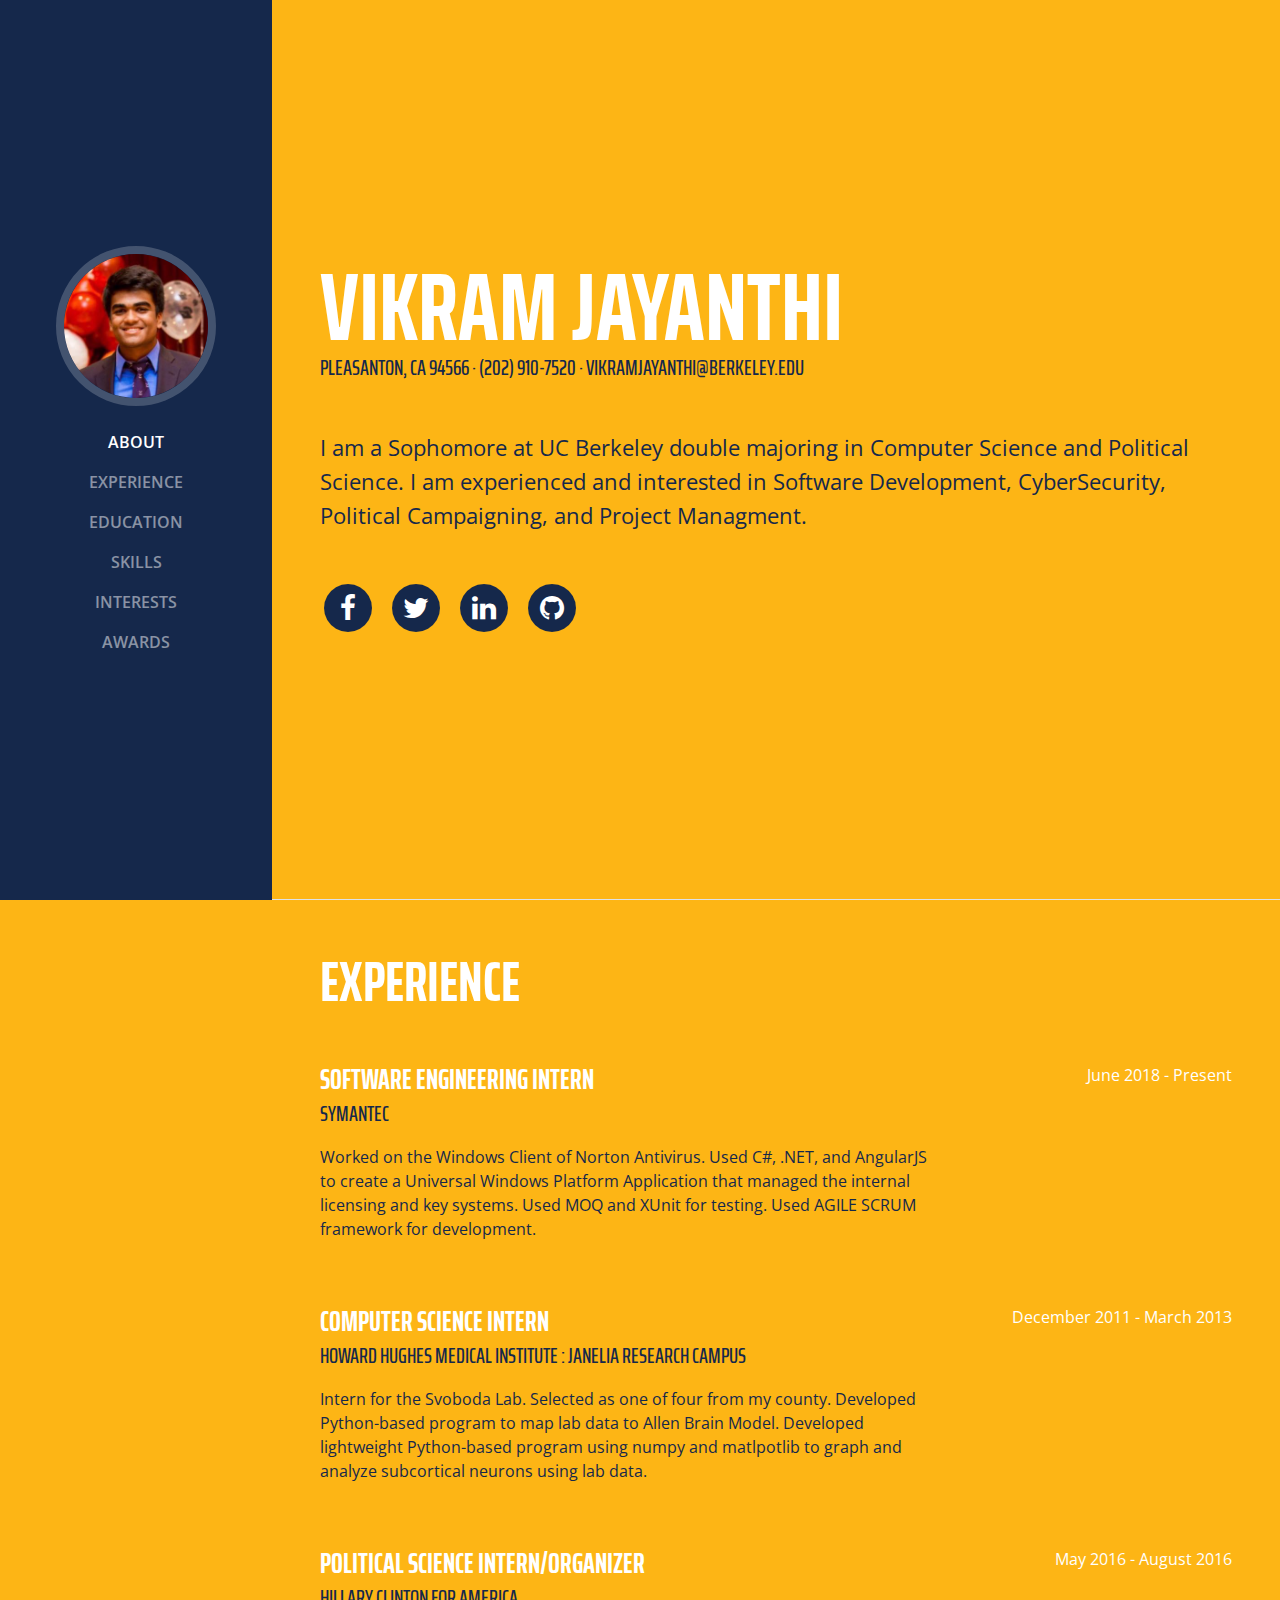
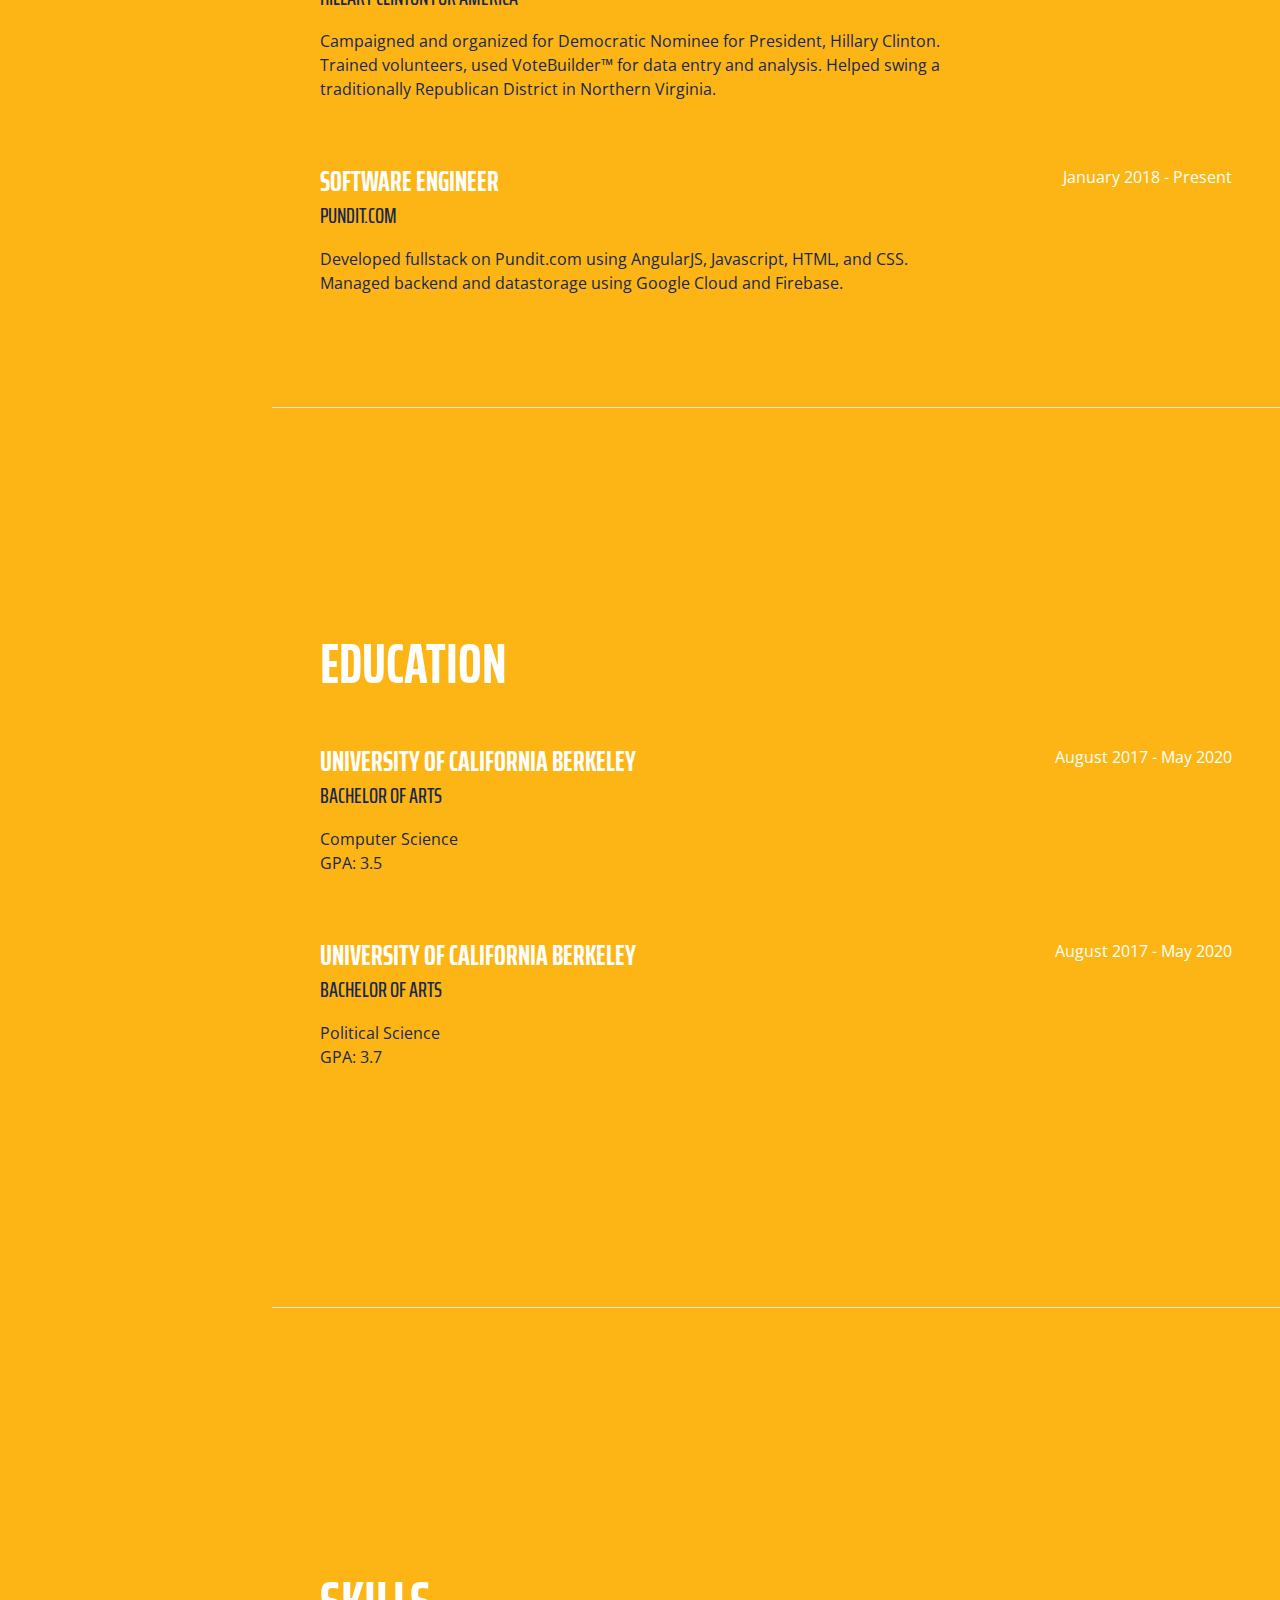
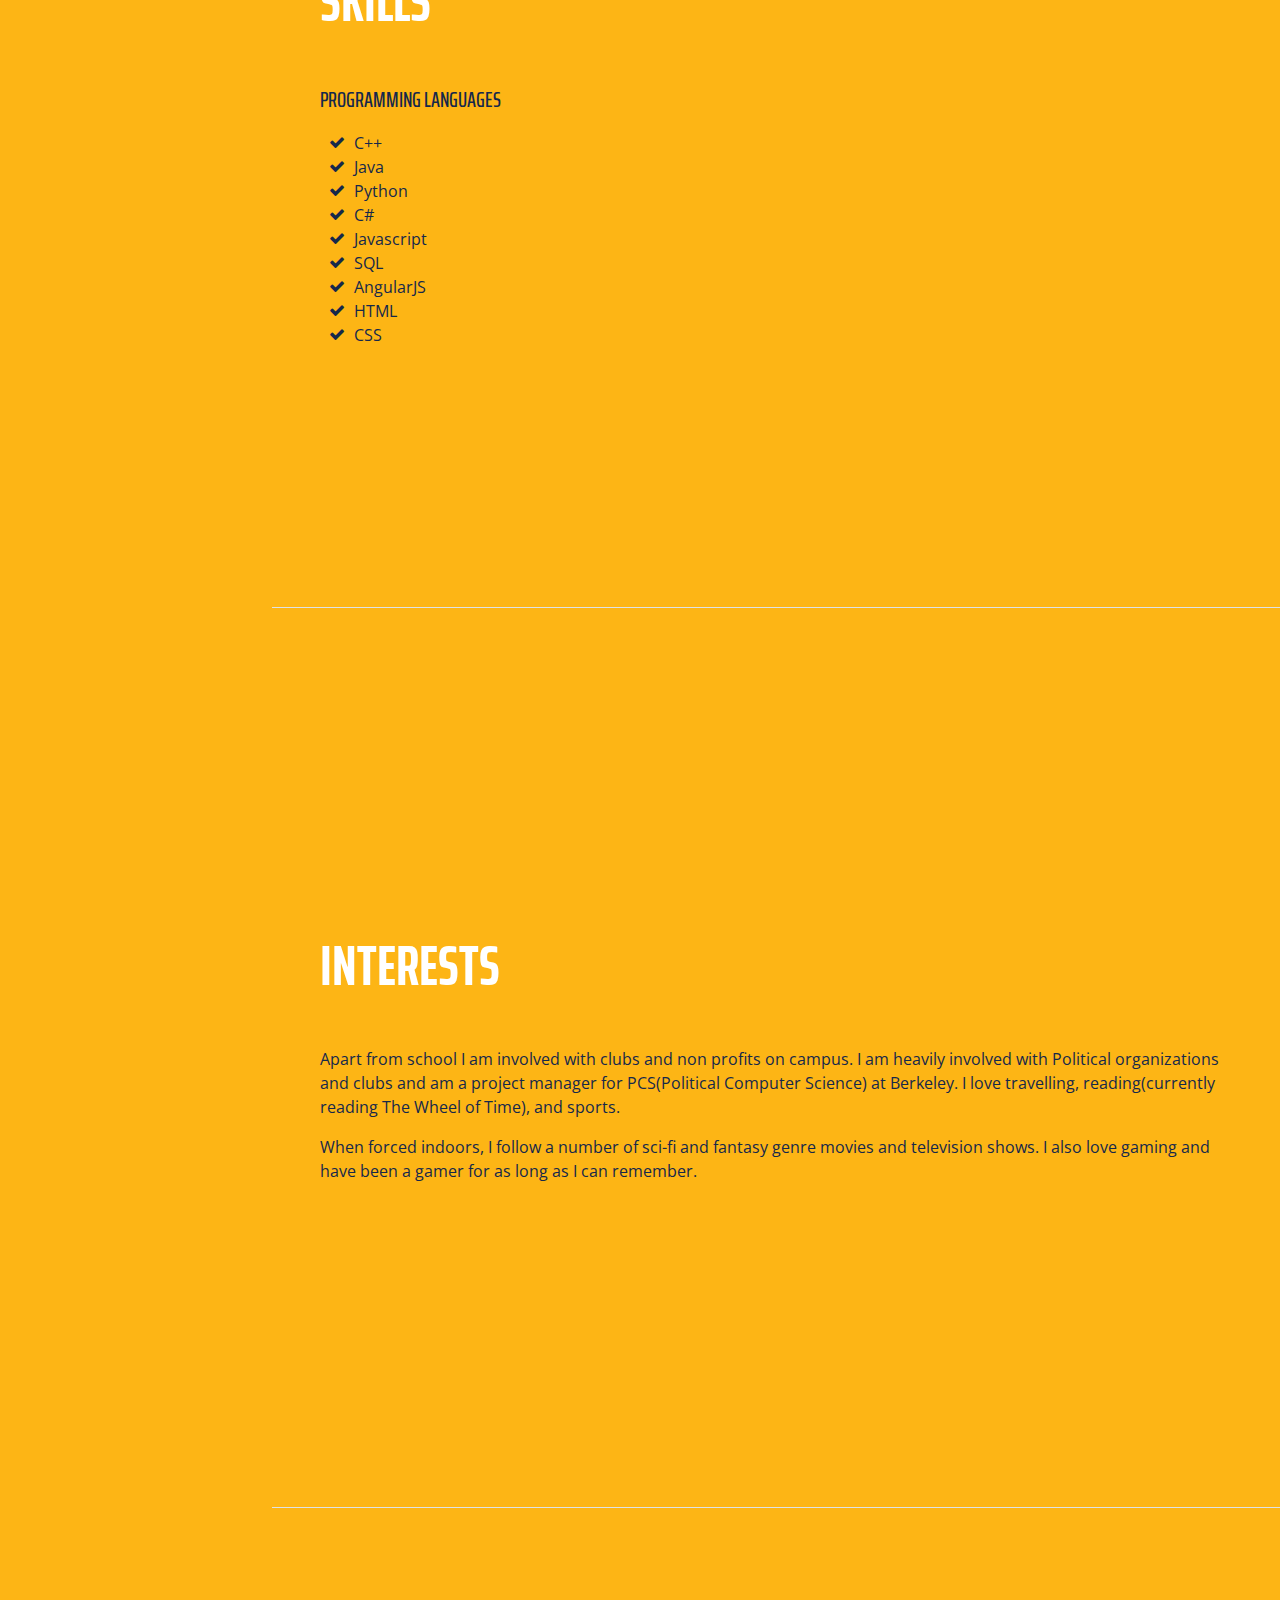
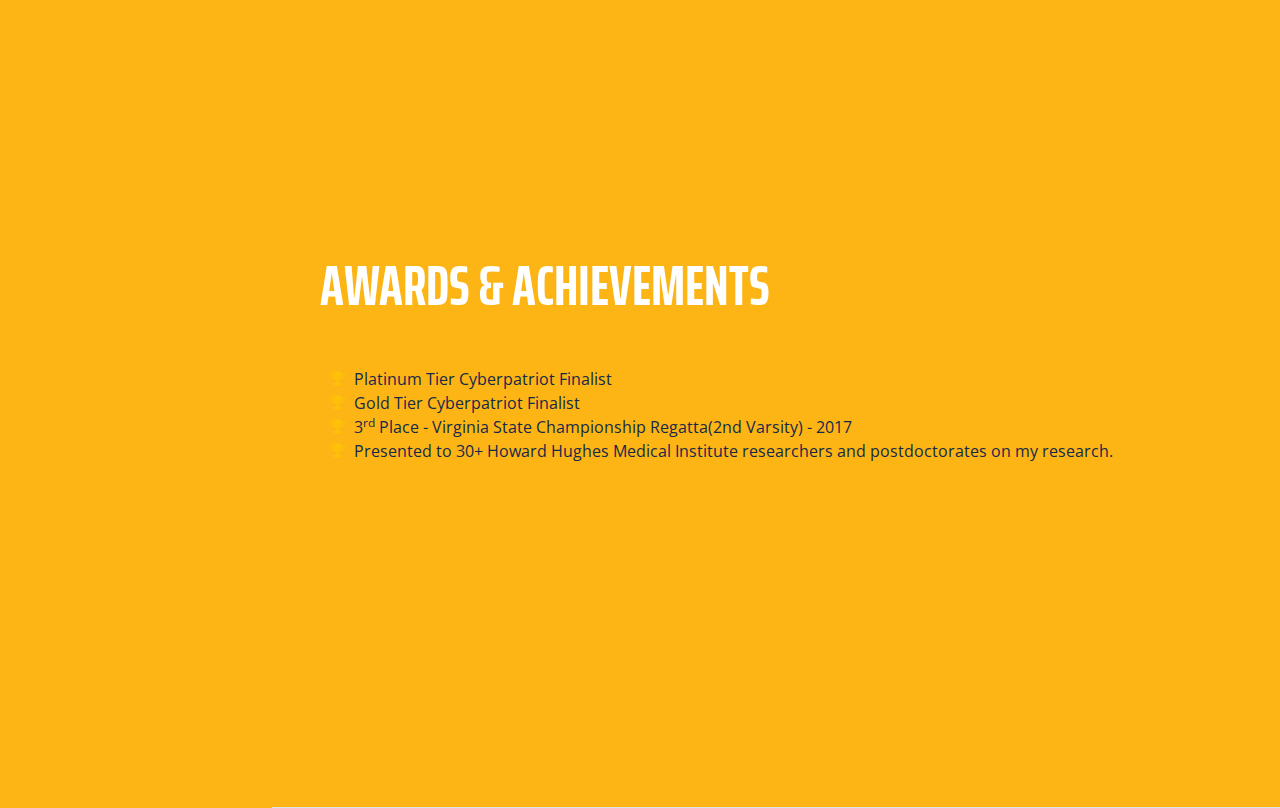
==== Resume/resumeIndex.html @ c88a4eaa "PLease dont break" ====
<!DOCTYPE html>
<!-- ADD ONE MORE EXPERIENCE PAGE and additional column to the right for frameworks/programs on Skills Page
  Expand on interests
 --><html lang="en">

  <head>

    <meta charset="utf-8">
    <meta name="viewport" content="width=device-width, initial-scale=1, shrink-to-fit=no">
    <meta name="description" content="">
    <meta name="author" content="Vikram Jayanthi">

    <title>Vikram's Website!</title>

    <!-- Bootstrap core CSS -->
    <link href="vendor/bootstrap/css/bootstrap.min.css" rel="stylesheet">

    <!-- Custom fonts for this template -->
    <link href="https://fonts.googleapis.com/css?family=Saira+Extra+Condensed:100,200,300,400,500,600,700,800,900" rel="stylesheet">
    <link href="https://fonts.googleapis.com/css?family=Open+Sans:300,300i,400,400i,600,600i,700,700i,800,800i" rel="stylesheet">
    <link href="vendor/font-awesome/css/font-awesome.min.css" rel="stylesheet">
    <link href="vendor/devicons/css/devicons.min.css" rel="stylesheet">
    <link href="vendor/simple-line-icons/css/simple-line-icons.css" rel="stylesheet">

    <!-- Custom styles for this template -->
    <link href="css/resume.min.css" rel="stylesheet">

  </head>

  <body id="page-top">

    <nav class="navbar navbar-expand-lg navbar-dark bg-primary fixed-top" id="sideNav">
      <a class="navbar-brand js-scroll-trigger" href="#page-top">
        <span class="d-block d-lg-none">Start Bootstrap</span>
        <span class="d-none d-lg-block">
          <img class="img-fluid img-profile rounded-circle mx-auto mb-2" src="img/Headshot.jpg" alt="">
        </span>
      </a>
      <button class="navbar-toggler" type="button" data-toggle="collapse" data-target="#navbarSupportedContent" aria-controls="navbarSupportedContent" aria-expanded="false" aria-label="Toggle navigation">
        <span class="navbar-toggler-icon"></span>
      </button>
      <div class="collapse navbar-collapse" id="navbarSupportedContent">
        <ul class="navbar-nav">
          <li class="nav-item">
            <a class="nav-link js-scroll-trigger" href="#about">About</a>
          </li>
          <li class="nav-item">
            <a class="nav-link js-scroll-trigger" href="#experience">Experience</a>
          </li>
          <li class="nav-item">
            <a class="nav-link js-scroll-trigger" href="#education">Education</a>
          </li>
          <li class="nav-item">
            <a class="nav-link js-scroll-trigger" href="#skills">Skills</a>
          </li>
          <li class="nav-item">
            <a class="nav-link js-scroll-trigger" href="#interests">Interests</a>
          </li>
          <li class="nav-item">
            <a class="nav-link js-scroll-trigger" href="#awards">Awards</a>
          </li>
        </ul>
      </div>
    </nav>

    <div class="container-fluid p-0">

      <section class="resume-section p-3 p-lg-5 d-flex d-column" id="about">
        <div class="my-auto">
          <h1 class="mb-0">Vikram
            <span class="text-primary">Jayanthi</span>
          </h1>
          <div class="subheading mb-5">Pleasanton, CA 94566 · (202) 910-7520 ·
            <a href="mailto:vikramjayanthi@berkeley.edu">vikramjayanthi@berkeley.edu</a>
          </div>
          <p class="mb-5" style = "font-size: 1.4rem">I am a Sophomore at UC Berkeley double majoring in Computer Science and Political Science. I am experienced and interested in Software Development, CyberSecurity, Political Campaigning, and Project Managment.</p>
          <ul class="list-inline list-social-icons mb-0">
            <li class="list-inline-item">
              <a href="https://www.facebook.com/vikram.jay.9">
                <span class="fa-stack fa-lg">
                  <i class="fa fa-circle fa-stack-2x"></i>
                  <i class="fa fa-facebook fa-stack-1x fa-inverse"></i>
                </span>
              </a>
            </li>
            <li class="list-inline-item">
              <a href="https://twitter.com/BarackObama">
                <span class="fa-stack fa-lg">
                  <i class="fa fa-circle fa-stack-2x"></i>
                  <i class="fa fa-twitter fa-stack-1x fa-inverse"></i>
                </span>
              </a>
            </li>
            <li class="list-inline-item">
              <a href="https://www.linkedin.com/in/vikramjayanthi/">
                <span class="fa-stack fa-lg">
                  <i class="fa fa-circle fa-stack-2x"></i>
                  <i class="fa fa-linkedin fa-stack-1x fa-inverse"></i>
                </span>
              </a>
            </li>
            <li class="list-inline-item">
              <a href="https://github.com/Vikramjayanthi/">
                <span class="fa-stack fa-lg">
                  <i class="fa fa-circle fa-stack-2x"></i>
                  <i class="fa fa-github fa-stack-1x fa-inverse"></i>
                </span>
              </a>
            </li>
          </ul>
        </div>
      </section>

      <section class="resume-section p-3 p-lg-5 d-flex flex-column" id="experience">
        <div class="my-auto">
          <h2 class="mb-5">Experience</h2>

          <div class="resume-item d-flex flex-column flex-md-row mb-5">
            <div class="resume-content mr-auto">
              <h3 class="mb-0">Software Engineering Intern</h3>
              <div class="subheading mb-3">Symantec</div>
              <p>Worked on the Windows Client of Norton Antivirus. Used C#, .NET, and AngularJS to create a Universal Windows Platform Application that managed the internal licensing and key systems. Used MOQ and XUnit for testing. Used AGILE SCRUM framework for development.</p>
            </div>
            <div class="resume-date text-md-right">
              <span class="text-primary">June 2018 - Present</span>
            </div>
          </div>

          <div class="resume-item d-flex flex-column flex-md-row mb-5">
            <div class="resume-content mr-auto">
              <h3 class="mb-0">Computer Science Intern</h3>
              <div class="subheading mb-3">Howard Hughes Medical Institute : Janelia Research Campus</div>
              <p>Intern for the Svoboda Lab. Selected as one of four from my county. Developed Python-based program to map lab data to Allen Brain Model. Developed lightweight Python-based program using numpy and matlpotlib to graph and analyze subcortical neurons using lab data. 
</p>
            </div>
            <div class="resume-date text-md-right">
              <span class="text-primary">December 2011 - March 2013</span>
            </div>
          </div>

          <div class="resume-item d-flex flex-column flex-md-row mb-5">
            <div class="resume-content mr-auto">
              <h3 class="mb-0">Political Science Intern/Organizer</h3>
              <div class="subheading mb-3">Hillary Clinton For America</div>
              <p>Campaigned and organized for Democratic Nominee for President, Hillary Clinton. Trained volunteers, used VoteBuilder™ for data entry and analysis. Helped swing a traditionally Republican District in Northern Virginia. </p>
            </div>
            <div class="resume-date text-md-right">
              <span class="text-primary">May 2016 - August 2016</span>
            </div>
          </div>

          <div class="resume-item d-flex flex-column flex-md-row mb-5">
            <div class="resume-content mr-auto">
              <h3 class="mb-0">Software Engineer</h3>
              <div class="subheading mb-3">Pundit.com</div>
              <p>Developed fullstack on Pundit.com using AngularJS, Javascript, HTML, and CSS. Managed backend and datastorage using Google Cloud and Firebase.</p>
            </div>
            <div class="resume-date text-md-right">
              <span class="text-primary">January 2018 - Present</span>
            </div>
          </div>

        </div>

      </section>

      <section class="resume-section p-3 p-lg-5 d-flex flex-column" id="education">
        <div class="my-auto">
          <h2 class="mb-5">Education</h2>

          <div class="resume-item d-flex flex-column flex-md-row mb-5">
            <div class="resume-content mr-auto">
              <h3 class="mb-0">University of California Berkeley</h3>
              <div class="subheading mb-3">Bachelor of Arts</div>
              <div>Computer Science</div>
              <p>GPA: 3.5</p>
            </div>
            <div class="resume-date text-md-right">
              <span class="text-primary">August 2017 - May 2020</span>
            </div>
          </div>

          <div class="resume-item d-flex flex-column flex-md-row">
            <div class="resume-content mr-auto">
              <h3 class="mb-0">University of California Berkeley</h3>
              <div class="subheading mb-3">Bachelor of Arts</div>
              <div> Political Science</div>
              <p>GPA: 3.7</p>
            </div>
            <div class="resume-date text-md-right">
              <span class="text-primary">August 2017 - May 2020</span>
            </div>
          </div>

        </div>
      </section>

      <section class="resume-section p-3 p-lg-5 d-flex flex-column" id="skills">
        <div class="my-auto">
          <h2 class="mb-5">Skills</h2>

          <!-- <div class="subheading mb-3">Programming Languages &amp; Tools</div>
          <ul class="list-inline list-icons">
            <li class="list-inline-item">
              <i class="devicons devicons-html5"></i>
            </li>
            <li class="list-inline-item">
              <i class="devicons devicons-css3"></i>
            </li>
            <li class="list-inline-item">
              <i class="devicons devicons-javascript"></i>
            </li>
            <li class="list-inline-item">
              <i class="devicons devicons-jquery"></i>
            </li>
            <li class="list-inline-item">
              <i class="devicons devicons-sass"></i>
            </li>
            <li class="list-inline-item">
              <i class="devicons devicons-less"></i>
            </li>
            <li class="list-inline-item">
              <i class="devicons devicons-bootstrap"></i>
            </li>
            <li class="list-inline-item">
              <i class="devicons devicons-wordpress"></i>
            </li>
            <li class="list-inline-item">
              <i class="devicons devicons-grunt"></i>
            </li>
            <li class="list-inline-item">
              <i class="devicons devicons-gulp"></i>
            </li>
            <li class="list-inline-item">
              <i class="devicons devicons-npm"></i>
            </li>
          </ul> -->

          <div class="subheading mb-3">Programming Languages</div>
          <ul class="fa-ul mb-0">
            <li>
              <i class="fa-li fa fa-check"></i>
              C++</li>
            <li>
              <i class="fa-li fa fa-check"></i>
              Java</li>
            <li>
              <i class="fa-li fa fa-check"></i>
              Python</li>
            <li>
              <i class="fa-li fa fa-check"></i>
              C#</li>
            <li>
              <i class="fa-li fa fa-check"></i>
              Javascript</li>
            <li>
              <i class="fa-li fa fa-check"></i>
              SQL</li>
            <li>
              <i class="fa-li fa fa-check"></i>
              AngularJS</li>
              <li>
            <i class="fa-li fa fa-check"></i>
              HTML</li>
            <li>
              <i class="fa-li fa fa-check"></i>
              CSS</li>
          </ul>
        </div>
        <!--  Add Frameworks and testing to the right
  -->     </section>

      <section class="resume-section p-3 p-lg-5 d-flex flex-column" id="interests">
        <div class="my-auto">
          <h2 class="mb-5">Interests</h2>
          <p>Apart from school I am involved with clubs and non profits on campus. I am heavily involved with Political organizations and clubs and am a project manager for PCS(Political Computer Science) at Berkeley. I love travelling, reading(currently reading The Wheel of Time), and sports.</p>
          <p class="mb-0">When forced indoors, I follow a number of sci-fi and fantasy genre movies and television shows. I also love gaming and have been a gamer for as long as I can remember.</p>
        </div>
      </section>

      <section class="resume-section p-3 p-lg-5 d-flex flex-column" id="awards">
        <div class="my-auto">
          <h2 class="mb-5">Awards &amp; Achievements</h2>
          <ul class="fa-ul mb-0">
            <li>
              <i class="fa-li fa fa-trophy text-warning"></i>
              Platinum Tier Cyberpatriot Finalist</li>
            <li>
              <i class="fa-li fa fa-trophy text-warning"></i>
              Gold Tier Cyberpatriot Finalist</li>
            <li>
              <i class="fa-li fa fa-trophy text-warning"></i>
              3<sup>rd</sup>
              Place - Virginia State Championship Regatta(2nd Varsity) - 2017</li>
            <li>
              <i class="fa-li fa fa-trophy text-warning"></i>
              Presented to 30+ Howard Hughes Medical Institute researchers and postdoctorates on my research. </li>
          </ul>
        </div>
      </section>

    </div>

    <!-- Bootstrap core JavaScript -->
    <script src="vendor/jquery/jquery.min.js"></script>
    <script src="vendor/bootstrap/js/bootstrap.bundle.min.js"></script>

    <!-- Plugin JavaScript -->
    <script src="vendor/jquery-easing/jquery.easing.min.js"></script>

    <!-- Custom scripts for this template -->
    <script src="js/resume.min.js"></script>

  </body>

</html>
---- Resume/vendor/devicons/css/devicons.min.css ----
/*!
 *  Devicons 1.8.0 made by Theodore Vorillas / http://vorillaz.com 
 */
@font-face{font-family:devicons;src:url(../fonts/devicons.eot?xqxft6);src:url(../fonts/devicons.eot?#iefixxqxft6) format("embedded-opentype"),url(../fonts/devicons.woff?xqxft6) format("woff"),url(../fonts/devicons.ttf?xqxft6) format("truetype"),url(../fonts/devicons.svg?xqxft6#devicons) format("svg");font-weight:400;font-style:normal}.devicons{font-family:devicons;speak:none;font-style:normal;font-weight:400;font-variant:normal;text-transform:none;line-height:1;-webkit-font-smoothing:antialiased;-moz-osx-font-smoothing:grayscale}.devicons-git:before{content:"\e602"}.devicons-git_compare:before{content:"\e628"}.devicons-git_branch:before{content:"\e625"}.devicons-git_commit:before{content:"\e629"}.devicons-git_pull_request:before{content:"\e626"}.devicons-git_merge:before{content:"\e627"}.devicons-bitbucket:before{content:"\e603"}.devicons-github_alt:before{content:"\e608"}.devicons-github_badge:before{content:"\e609"}.devicons-github:before{content:"\e60a"}.devicons-github_full:before{content:"\e617"}.devicons-java:before{content:"\e638"}.devicons-ruby:before{content:"\e639"}.devicons-scala:before{content:"\e637"}.devicons-python:before{content:"\e63c"}.devicons-go:before{content:"\e624"}.devicons-ruby_on_rails:before{content:"\e63b"}.devicons-django:before{content:"\e61d"}.devicons-markdown:before{content:"\e63e"}.devicons-php:before{content:"\e63d"}.devicons-mysql:before{content:"\e604"}.devicons-streamline:before{content:"\e605"}.devicons-database:before{content:"\e606"}.devicons-laravel:before{content:"\e63f"}.devicons-javascript:before{content:"\e64e"}.devicons-angular:before{content:"\e653"}.devicons-backbone:before{content:"\e652"}.devicons-coffeescript:before{content:"\e651"}.devicons-jquery:before{content:"\e650"}.devicons-modernizr:before{content:"\e620"}.devicons-jquery_ui:before{content:"\e654"}.devicons-ember:before{content:"\e61b"}.devicons-dojo:before{content:"\e61c"}.devicons-nodejs:before{content:"\e619"}.devicons-nodejs_small:before{content:"\e618"}.devicons-javascript_shield:before{content:"\e64f"}.devicons-bootstrap:before{content:"\e647"}.devicons-sass:before{content:"\e64b"}.devicons-css3_full:before{content:"\e64a"}.devicons-css3:before{content:"\e649"}.devicons-html5:before{content:"\e636"}.devicons-html5_multimedia:before{content:"\e632"}.devicons-html5_device_access:before{content:"\e633"}.devicons-html5_3d_effects:before{content:"\e635"}.devicons-html5_connectivity:before{content:"\e634"}.devicons-ghost_small:before{content:"\e614"}.devicons-ghost:before{content:"\e61f"}.devicons-magento:before{content:"\e640"}.devicons-joomla:before{content:"\e641"}.devicons-jekyll_small:before{content:"\e60d"}.devicons-drupal:before{content:"\e642"}.devicons-wordpress:before{content:"\e60b"}.devicons-grunt:before{content:"\e64c"}.devicons-bower:before{content:"\e64d"}.devicons-npm:before{content:"\e61e"}.devicons-yahoo_small:before{content:"\e62b"}.devicons-yahoo:before{content:"\e615"}.devicons-bing_small:before{content:"\e600"}.devicons-windows:before{content:"\e60f"}.devicons-linux:before{content:"\e612"}.devicons-ubuntu:before{content:"\e63a"}.devicons-android:before{content:"\e60e"}.devicons-apple:before{content:"\e611"}.devicons-appstore:before{content:"\e613"}.devicons-phonegap:before{content:"\e630"}.devicons-blackberry:before{content:"\e623"}.devicons-stackoverflow:before{content:"\e610"}.devicons-techcrunch:before{content:"\e62c"}.devicons-codrops:before{content:"\e62f"}.devicons-css_tricks:before{content:"\e601"}.devicons-smashing_magazine:before{content:"\e62d"}.devicons-netmagazine:before{content:"\e62e"}.devicons-codepen:before{content:"\e616"}.devicons-cssdeck:before{content:"\e62a"}.devicons-hackernews:before{content:"\e61a"}.devicons-dropbox:before{content:"\e607"}.devicons-google_drive:before{content:"\e631"}.devicons-visualstudio:before{content:"\e60c"}.devicons-unity_small:before{content:"\e621"}.devicons-raspberry_pi:before{content:"\e622"}.devicons-chrome:before{content:"\e643"}.devicons-ie:before{content:"\e644"}.devicons-firefox:before{content:"\e645"}.devicons-opera:before{content:"\e646"}.devicons-safari:before{content:"\e648"}.devicons-swift:before{content:"\e655"}.devicons-symfony:before{content:"\e656"}.devicons-symfony_badge:before{content:"\e657"}.devicons-less:before{content:"\e658"}.devicons-stylus:before{content:"\e659"}.devicons-trello:before{content:"\e65a"}.devicons-atlassian:before{content:"\e65b"}.devicons-jira:before{content:"\e65c"}.devicons-envato:before{content:"\e65d"}.devicons-snap_svg:before{content:"\e65e"}.devicons-raphael:before{content:"\e65f"}.devicons-google_analytics:before{content:"\e660"}.devicons-compass:before{content:"\e661"}.devicons-onedrive:before{content:"\e662"}.devicons-gulp:before{content:"\e663"}.devicons-atom:before{content:"\e664"}.devicons-cisco:before{content:"\e665"}.devicons-nancy:before{content:"\e666"}.devicons-clojure:before{content:"\e668"}.devicons-clojure_alt:before{content:"\e66a"}.devicons-perl:before{content:"\e669"}.devicons-celluloid:before{content:"\e66b"}.devicons-w3c:before{content:"\e66c"}.devicons-redis:before{content:"\e66d"}.devicons-postgresql:before{content:"\e66e"}.devicons-webplatform:before{content:"\e66f"}.devicons-jenkins:before{content:"\e667"}.devicons-requirejs:before{content:"\e670"}.devicons-opensource:before{content:"\e671"}.devicons-typo3:before{content:"\e672"}.devicons-uikit:before{content:"\e673"}.devicons-doctrine:before{content:"\e674"}.devicons-groovy:before{content:"\e675"}.devicons-nginx:before{content:"\e676"}.devicons-haskell:before{content:"\e677"}.devicons-zend:before{content:"\e678"}.devicons-gnu:before{content:"\e679"}.devicons-yeoman:before{content:"\e67a"}.devicons-heroku:before{content:"\e67b"}.devicons-debian:before{content:"\e67d"}.devicons-travis:before{content:"\e67e"}.devicons-dotnet:before{content:"\e67f"}.devicons-codeigniter:before{content:"\e680"}.devicons-javascript_badge:before{content:"\e681"}.devicons-yii:before{content:"\e682"}.devicons-msql_server:before{content:"\e67c"}.devicons-composer:before{content:"\e683"}.devicons-krakenjs_badge:before{content:"\e684"}.devicons-krakenjs:before{content:"\e685"}.devicons-mozilla:before{content:"\e686"}.devicons-firebase:before{content:"\e687"}.devicons-sizzlejs:before{content:"\e688"}.devicons-creativecommons:before{content:"\e689"}.devicons-creativecommons_badge:before{content:"\e68a"}.devicons-mitlicence:before{content:"\e68b"}.devicons-senchatouch:before{content:"\e68c"}.devicons-bugsense:before{content:"\e68d"}.devicons-extjs:before{content:"\e68e"}.devicons-mootools_badge:before{content:"\e68f"}.devicons-mootools:before{content:"\e690"}.devicons-ruby_rough:before{content:"\e691"}.devicons-komodo:before{content:"\e692"}.devicons-coda:before{content:"\e693"}.devicons-bintray:before{content:"\e694"}.devicons-terminal:before{content:"\e695"}.devicons-code:before{content:"\e696"}.devicons-responsive:before{content:"\e697"}.devicons-dart:before{content:"\e698"}.devicons-aptana:before{content:"\e699"}.devicons-mailchimp:before{content:"\e69a"}.devicons-netbeans:before{content:"\e69b"}.devicons-dreamweaver:before{content:"\e69c"}.devicons-brackets:before{content:"\e69d"}.devicons-eclipse:before{content:"\e69e"}.devicons-cloud9:before{content:"\e69f"}.devicons-scrum:before{content:"\e6a0"}.devicons-prolog:before{content:"\e6a1"}.devicons-terminal_badge:before{content:"\e6a2"}.devicons-code_badge:before{content:"\e6a3"}.devicons-mongodb:before{content:"\e6a4"}.devicons-meteor:before{content:"\e6a5"}.devicons-meteorfull:before{content:"\e6a6"}.devicons-fsharp:before{content:"\e6a7"}.devicons-rust:before{content:"\e6a8"}.devicons-ionic:before{content:"\e6a9"}.devicons-sublime:before{content:"\e6aa"}.devicons-appcelerator:before{content:"\e6ab"}.devicons-asterisk:before{content:"\e6ac"}.devicons-aws:before{content:"\e6ad"}.devicons-digital-ocean:before{content:"\e6ae"}.devicons-dlang:before{content:"\e6af"}.devicons-docker:before{content:"\e6b0"}.devicons-erlang:before{content:"\e6b1"}.devicons-google-cloud-platform:before{content:"\e6b2"}.devicons-grails:before{content:"\e6b3"}.devicons-illustrator:before{content:"\e6b4"}.devicons-intellij:before{content:"\e6b5"}.devicons-materializecss:before{content:"\e6b6"}.devicons-openshift:before{content:"\e6b7"}.devicons-photoshop:before{content:"\e6b8"}.devicons-rackspace:before{content:"\e6b9"}.devicons-react:before{content:"\e6ba"}.devicons-redhat:before{content:"\e6bb"}.devicons-scriptcs:before{content:"\e6bc"}.devicons-sqllite:before{content:"\e6c4"}.devicons-vim:before{content:"\e6c5"}
---- Resume/vendor/simple-line-icons/css/simple-line-icons.css ----
@font-face {
  font-family: 'simple-line-icons';
  src: url('../fonts/Simple-Line-Icons.eot?v=2.4.0');
  src: url('../fonts/Simple-Line-Icons.eot?v=2.4.0#iefix') format('embedded-opentype'), url('../fonts/Simple-Line-Icons.woff2?v=2.4.0') format('woff2'), url('../fonts/Simple-Line-Icons.ttf?v=2.4.0') format('truetype'), url('../fonts/Simple-Line-Icons.woff?v=2.4.0') format('woff'), url('../fonts/Simple-Line-Icons.svg?v=2.4.0#simple-line-icons') format('svg');
  font-weight: normal;
  font-style: normal;
}
/*
 Use the following CSS code if you want to have a class per icon.
 Instead of a list of all class selectors, you can use the generic [class*="icon-"] selector, but it's slower:
*/
.icon-user,
.icon-people,
.icon-user-female,
.icon-user-follow,
.icon-user-following,
.icon-user-unfollow,
.icon-login,
.icon-logout,
.icon-emotsmile,
.icon-phone,
.icon-call-end,
.icon-call-in,
.icon-call-out,
.icon-map,
.icon-location-pin,
.icon-direction,
.icon-directions,
.icon-compass,
.icon-layers,
.icon-menu,
.icon-list,
.icon-options-vertical,
.icon-options,
.icon-arrow-down,
.icon-arrow-left,
.icon-arrow-right,
.icon-arrow-up,
.icon-arrow-up-circle,
.icon-arrow-left-circle,
.icon-arrow-right-circle,
.icon-arrow-down-circle,
.icon-check,
.icon-clock,
.icon-plus,
.icon-minus,
.icon-close,
.icon-event,
.icon-exclamation,
.icon-organization,
.icon-trophy,
.icon-screen-smartphone,
.icon-screen-desktop,
.icon-plane,
.icon-notebook,
.icon-mustache,
.icon-mouse,
.icon-magnet,
.icon-energy,
.icon-disc,
.icon-cursor,
.icon-cursor-move,
.icon-crop,
.icon-chemistry,
.icon-speedometer,
.icon-shield,
.icon-screen-tablet,
.icon-magic-wand,
.icon-hourglass,
.icon-graduation,
.icon-ghost,
.icon-game-controller,
.icon-fire,
.icon-eyeglass,
.icon-envelope-open,
.icon-envelope-letter,
.icon-bell,
.icon-badge,
.icon-anchor,
.icon-wallet,
.icon-vector,
.icon-speech,
.icon-puzzle,
.icon-printer,
.icon-present,
.icon-playlist,
.icon-pin,
.icon-picture,
.icon-handbag,
.icon-globe-alt,
.icon-globe,
.icon-folder-alt,
.icon-folder,
.icon-film,
.icon-feed,
.icon-drop,
.icon-drawer,
.icon-docs,
.icon-doc,
.icon-diamond,
.icon-cup,
.icon-calculator,
.icon-bubbles,
.icon-briefcase,
.icon-book-open,
.icon-basket-loaded,
.icon-basket,
.icon-bag,
.icon-action-undo,
.icon-action-redo,
.icon-wrench,
.icon-umbrella,
.icon-trash,
.icon-tag,
.icon-support,
.icon-frame,
.icon-size-fullscreen,
.icon-size-actual,
.icon-shuffle,
.icon-share-alt,
.icon-share,
.icon-rocket,
.icon-question,
.icon-pie-chart,
.icon-pencil,
.icon-note,
.icon-loop,
.icon-home,
.icon-grid,
.icon-graph,
.icon-microphone,
.icon-music-tone-alt,
.icon-music-tone,
.icon-earphones-alt,
.icon-earphones,
.icon-equalizer,
.icon-like,
.icon-dislike,
.icon-control-start,
.icon-control-rewind,
.icon-control-play,
.icon-control-pause,
.icon-control-forward,
.icon-control-end,
.icon-volume-1,
.icon-volume-2,
.icon-volume-off,
.icon-calendar,
.icon-bulb,
.icon-chart,
.icon-ban,
.icon-bubble,
.icon-camrecorder,
.icon-camera,
.icon-cloud-download,
.icon-cloud-upload,
.icon-envelope,
.icon-eye,
.icon-flag,
.icon-heart,
.icon-info,
.icon-key,
.icon-link,
.icon-lock,
.icon-lock-open,
.icon-magnifier,
.icon-magnifier-add,
.icon-magnifier-remove,
.icon-paper-clip,
.icon-paper-plane,
.icon-power,
.icon-refresh,
.icon-reload,
.icon-settings,
.icon-star,
.icon-symbol-female,
.icon-symbol-male,
.icon-target,
.icon-credit-card,
.icon-paypal,
.icon-social-tumblr,
.icon-social-twitter,
.icon-social-facebook,
.icon-social-instagram,
.icon-social-linkedin,
.icon-social-pinterest,
.icon-social-github,
.icon-social-google,
.icon-social-reddit,
.icon-social-skype,
.icon-social-dribbble,
.icon-social-behance,
.icon-social-foursqare,
.icon-social-soundcloud,
.icon-social-spotify,
.icon-social-stumbleupon,
.icon-social-youtube,
.icon-social-dropbox,
.icon-social-vkontakte,
.icon-social-steam {
  font-family: 'simple-line-icons';
  speak: none;
  font-style: normal;
  font-weight: normal;
  font-variant: normal;
  text-transform: none;
  line-height: 1;
  /* Better Font Rendering =========== */
  -webkit-font-smoothing: antialiased;
  -moz-osx-font-smoothing: grayscale;
}
.icon-user:before {
  content: "\e005";
}
.icon-people:before {
  content: "\e001";
}
.icon-user-female:before {
  content: "\e000";
}
.icon-user-follow:before {
  content: "\e002";
}
.icon-user-following:before {
  content: "\e003";
}
.icon-user-unfollow:before {
  content: "\e004";
}
.icon-login:before {
  content: "\e066";
}
.icon-logout:before {
  content: "\e065";
}
.icon-emotsmile:before {
  content: "\e021";
}
.icon-phone:before {
  content: "\e600";
}
.icon-call-end:before {
  content: "\e048";
}
.icon-call-in:before {
  content: "\e047";
}
.icon-call-out:before {
  content: "\e046";
}
.icon-map:before {
  content: "\e033";
}
.icon-location-pin:before {
  content: "\e096";
}
.icon-direction:before {
  content: "\e042";
}
.icon-directions:before {
  content: "\e041";
}
.icon-compass:before {
  content: "\e045";
}
.icon-layers:before {
  content: "\e034";
}
.icon-menu:before {
  content: "\e601";
}
.icon-list:before {
  content: "\e067";
}
.icon-options-vertical:before {
  content: "\e602";
}
.icon-options:before {
  content: "\e603";
}
.icon-arrow-down:before {
  content: "\e604";
}
.icon-arrow-left:before {
  content: "\e605";
}
.icon-arrow-right:before {
  content: "\e606";
}
.icon-arrow-up:before {
  content: "\e607";
}
.icon-arrow-up-circle:before {
  content: "\e078";
}
.icon-arrow-left-circle:before {
  content: "\e07a";
}
.icon-arrow-right-circle:before {
  content: "\e079";
}
.icon-arrow-down-circle:before {
  content: "\e07b";
}
.icon-check:before {
  content: "\e080";
}
.icon-clock:before {
  content: "\e081";
}
.icon-plus:before {
  content: "\e095";
}
.icon-minus:before {
  content: "\e615";
}
.icon-close:before {
  content: "\e082";
}
.icon-event:before {
  content: "\e619";
}
.icon-exclamation:before {
  content: "\e617";
}
.icon-organization:before {
  content: "\e616";
}
.icon-trophy:before {
  content: "\e006";
}
.icon-screen-smartphone:before {
  content: "\e010";
}
.icon-screen-desktop:before {
  content: "\e011";
}
.icon-plane:before {
  content: "\e012";
}
.icon-notebook:before {
  content: "\e013";
}
.icon-mustache:before {
  content: "\e014";
}
.icon-mouse:before {
  content: "\e015";
}
.icon-magnet:before {
  content: "\e016";
}
.icon-energy:before {
  content: "\e020";
}
.icon-disc:before {
  content: "\e022";
}
.icon-cursor:before {
  content: "\e06e";
}
.icon-cursor-move:before {
  content: "\e023";
}
.icon-crop:before {
  content: "\e024";
}
.icon-chemistry:before {
  content: "\e026";
}
.icon-speedometer:before {
  content: "\e007";
}
.icon-shield:before {
  content: "\e00e";
}
.icon-screen-tablet:before {
  content: "\e00f";
}
.icon-magic-wand:before {
  content: "\e017";
}
.icon-hourglass:before {
  content: "\e018";
}
.icon-graduation:before {
  content: "\e019";
}
.icon-ghost:before {
  content: "\e01a";
}
.icon-game-controller:before {
  content: "\e01b";
}
.icon-fire:before {
  content: "\e01c";
}
.icon-eyeglass:before {
  content: "\e01d";
}
.icon-envelope-open:before {
  content: "\e01e";
}
.icon-envelope-letter:before {
  content: "\e01f";
}
.icon-bell:before {
  content: "\e027";
}
.icon-badge:before {
  content: "\e028";
}
.icon-anchor:before {
  content: "\e029";
}
.icon-wallet:before {
  content: "\e02a";
}
.icon-vector:before {
  content: "\e02b";
}
.icon-speech:before {
  content: "\e02c";
}
.icon-puzzle:before {
  content: "\e02d";
}
.icon-printer:before {
  content: "\e02e";
}
.icon-present:before {
  content: "\e02f";
}
.icon-playlist:before {
  content: "\e030";
}
.icon-pin:before {
  content: "\e031";
}
.icon-picture:before {
  content: "\e032";
}
.icon-handbag:before {
  content: "\e035";
}
.icon-globe-alt:before {
  content: "\e036";
}
.icon-globe:before {
  content: "\e037";
}
.icon-folder-alt:before {
  content: "\e039";
}
.icon-folder:before {
  content: "\e089";
}
.icon-film:before {
  content: "\e03a";
}
.icon-feed:before {
  content: "\e03b";
}
.icon-drop:before {
  content: "\e03e";
}
.icon-drawer:before {
  content: "\e03f";
}
.icon-docs:before {
  content: "\e040";
}
.icon-doc:before {
  content: "\e085";
}
.icon-diamond:before {
  content: "\e043";
}
.icon-cup:before {
  content: "\e044";
}
.icon-calculator:before {
  content: "\e049";
}
.icon-bubbles:before {
  content: "\e04a";
}
.icon-briefcase:before {
  content: "\e04b";
}
.icon-book-open:before {
  content: "\e04c";
}
.icon-basket-loaded:before {
  content: "\e04d";
}
.icon-basket:before {
  content: "\e04e";
}
.icon-bag:before {
  content: "\e04f";
}
.icon-action-undo:before {
  content: "\e050";
}
.icon-action-redo:before {
  content: "\e051";
}
.icon-wrench:before {
  content: "\e052";
}
.icon-umbrella:before {
  content: "\e053";
}
.icon-trash:before {
  content: "\e054";
}
.icon-tag:before {
  content: "\e055";
}
.icon-support:before {
  content: "\e056";
}
.icon-frame:before {
  content: "\e038";
}
.icon-size-fullscreen:before {
  content: "\e057";
}
.icon-size-actual:before {
  content: "\e058";
}
.icon-shuffle:before {
  content: "\e059";
}
.icon-share-alt:before {
  content: "\e05a";
}
.icon-share:before {
  content: "\e05b";
}
.icon-rocket:before {
  content: "\e05c";
}
.icon-question:before {
  content: "\e05d";
}
.icon-pie-chart:before {
  content: "\e05e";
}
.icon-pencil:before {
  content: "\e05f";
}
.icon-note:before {
  content: "\e060";
}
.icon-loop:before {
  content: "\e064";
}
.icon-home:before {
  content: "\e069";
}
.icon-grid:before {
  content: "\e06a";
}
.icon-graph:before {
  content: "\e06b";
}
.icon-microphone:before {
  content: "\e063";
}
.icon-music-tone-alt:before {
  content: "\e061";
}
.icon-music-tone:before {
  content: "\e062";
}
.icon-earphones-alt:before {
  content: "\e03c";
}
.icon-earphones:before {
  content: "\e03d";
}
.icon-equalizer:before {
  content: "\e06c";
}
.icon-like:before {
  content: "\e068";
}
.icon-dislike:before {
  content: "\e06d";
}
.icon-control-start:before {
  content: "\e06f";
}
.icon-control-rewind:before {
  content: "\e070";
}
.icon-control-play:before {
  content: "\e071";
}
.icon-control-pause:before {
  content: "\e072";
}
.icon-control-forward:before {
  content: "\e073";
}
.icon-control-end:before {
  content: "\e074";
}
.icon-volume-1:before {
  content: "\e09f";
}
.icon-volume-2:before {
  content: "\e0a0";
}
.icon-volume-off:before {
  content: "\e0a1";
}
.icon-calendar:before {
  content: "\e075";
}
.icon-bulb:before {
  content: "\e076";
}
.icon-chart:before {
  content: "\e077";
}
.icon-ban:before {
  content: "\e07c";
}
.icon-bubble:before {
  content: "\e07d";
}
.icon-camrecorder:before {
  content: "\e07e";
}
.icon-camera:before {
  content: "\e07f";
}
.icon-cloud-download:before {
  content: "\e083";
}
.icon-cloud-upload:before {
  content: "\e084";
}
.icon-envelope:before {
  content: "\e086";
}
.icon-eye:before {
  content: "\e087";
}
.icon-flag:before {
  content: "\e088";
}
.icon-heart:before {
  content: "\e08a";
}
.icon-info:before {
  content: "\e08b";
}
.icon-key:before {
  content: "\e08c";
}
.icon-link:before {
  content: "\e08d";
}
.icon-lock:before {
  content: "\e08e";
}
.icon-lock-open:before {
  content: "\e08f";
}
.icon-magnifier:before {
  content: "\e090";
}
.icon-magnifier-add:before {
  content: "\e091";
}
.icon-magnifier-remove:before {
  content: "\e092";
}
.icon-paper-clip:before {
  content: "\e093";
}
.icon-paper-plane:before {
  content: "\e094";
}
.icon-power:before {
  content: "\e097";
}
.icon-refresh:before {
  content: "\e098";
}
.icon-reload:before {
  content: "\e099";
}
.icon-settings:before {
  content: "\e09a";
}
.icon-star:before {
  content: "\e09b";
}
.icon-symbol-female:before {
  content: "\e09c";
}
.icon-symbol-male:before {
  content: "\e09d";
}
.icon-target:before {
  content: "\e09e";
}
.icon-credit-card:before {
  content: "\e025";
}
.icon-paypal:before {
  content: "\e608";
}
.icon-social-tumblr:before {
  content: "\e00a";
}
.icon-social-twitter:before {
  content: "\e009";
}
.icon-social-facebook:before {
  content: "\e00b";
}
.icon-social-instagram:before {
  content: "\e609";
}
.icon-social-linkedin:before {
  content: "\e60a";
}
.icon-social-pinterest:before {
  content: "\e60b";
}
.icon-social-github:before {
  content: "\e60c";
}
.icon-social-google:before {
  content: "\e60d";
}
.icon-social-reddit:before {
  content: "\e60e";
}
.icon-social-skype:before {
  content: "\e60f";
}
.icon-social-dribbble:before {
  content: "\e00d";
}
.icon-social-behance:before {
  content: "\e610";
}
.icon-social-foursqare:before {
  content: "\e611";
}
.icon-social-soundcloud:before {
  content: "\e612";
}
.icon-social-spotify:before {
  content: "\e613";
}
.icon-social-stumbleupon:before {
  content: "\e614";
}
.icon-social-youtube:before {
  content: "\e008";
}
.icon-social-dropbox:before {
  content: "\e00c";
}
.icon-social-vkontakte:before {
  content: "\e618";
}
.icon-social-steam:before {
  content: "\e620";
}
---- Resume/css/resume.min.css ----
body{font-family:'Open Sans',serif;padding-top:54px;background-color: #FDB515 ;color:#15284B}@media (min-width:992px){body{padding-top:0;padding-left:17rem}}h1,h2,h3,h4,h5,h6{font-family:'Saira Extra Condensed',serif;font-weight:700;text-transform:uppercase;color:#FFF}h1{font-size:6rem;line-height:5.5rem}h2{font-size:3.5rem}.subheading{text-transform:uppercase;font-weight:500;font-family:'Saira Extra Condensed',serif;font-size:1.35rem}.list-social-icons a{color:#15284B}.list-social-icons a:hover{color:#FFF}.list-social-icons a .fa-lg{font-size:1.75rem}.list-icons{font-size:3rem}.list-icons .list-inline-item i:hover{color:#bd5d38}#sideNav .navbar-nav .nav-item .nav-link{font-weight:600;text-transform:uppercase}@media (min-width:992px){#sideNav{text-align:center;position:fixed;top:0;left:0;display:flex;flex-direction:column;width:17rem;height:100vh}#sideNav .navbar-brand{display:flex;margin:auto auto 0;padding:.5rem}#sideNav .navbar-brand .img-profile{max-width:10rem;max-height:10rem;border:.5rem solid rgba(255,255,255,.2)}#sideNav .navbar-collapse{display:flex;align-items:flex-start;flex-grow:0;width:100%;margin-bottom:auto}#sideNav .navbar-collapse .navbar-nav{flex-direction:column;width:100%}#sideNav .navbar-collapse .navbar-nav .nav-item{display:block}#sideNav .navbar-collapse .navbar-nav .nav-item .nav-link{display:block}}section.resume-section{border-bottom:1px solid #dee2e6;padding-top:5rem!important;padding-bottom:5rem!important}section.resume-section .resume-item .resume-date{min-width:none}@media (min-width:768px){section.resume-section{min-height:100vh}section.resume-section .resume-item .resume-date{min-width:18rem}}@media (min-width:992px){section.resume-section{padding-top:3rem!important;padding-bottom:3rem!important}}.bg-primary{background-color:#15284B!important}.text-primary{color:#FFF!important}a{color:#15284B}a:active,a:focus,a:hover{color:#FFF}
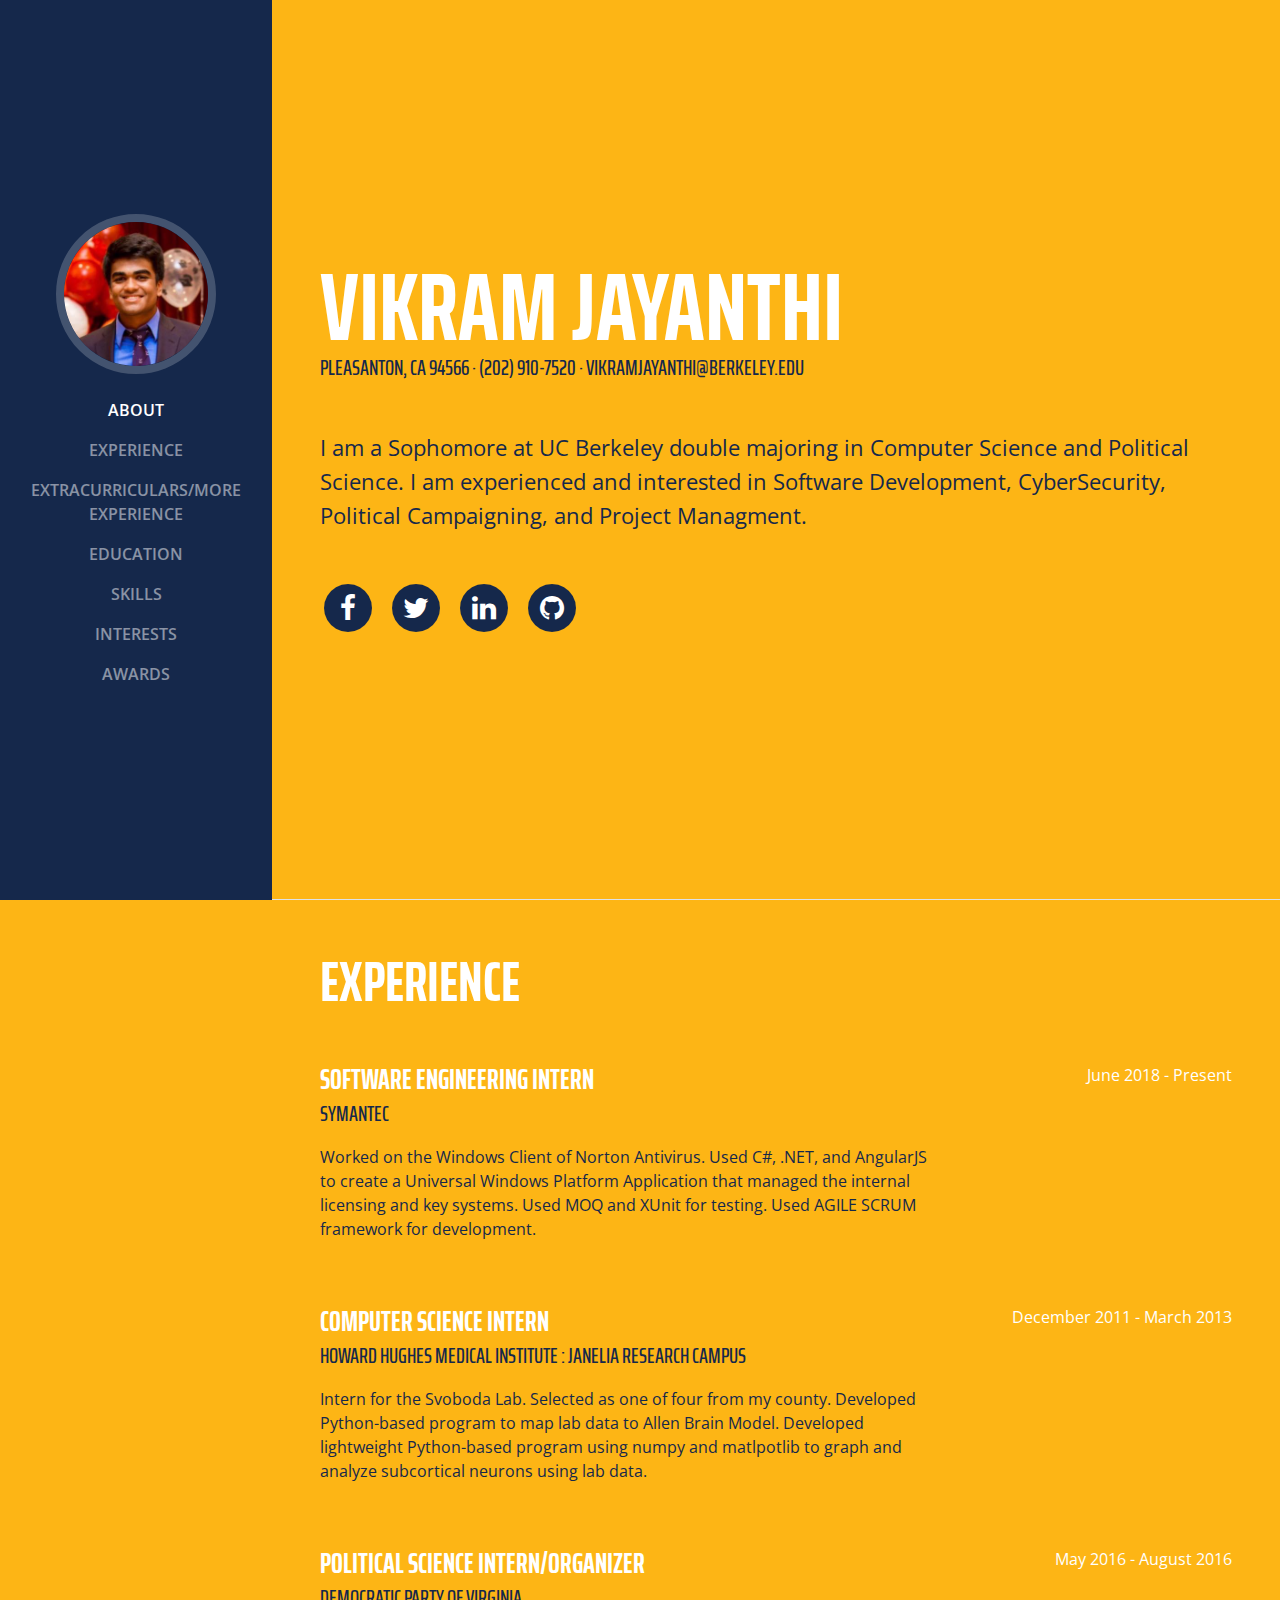
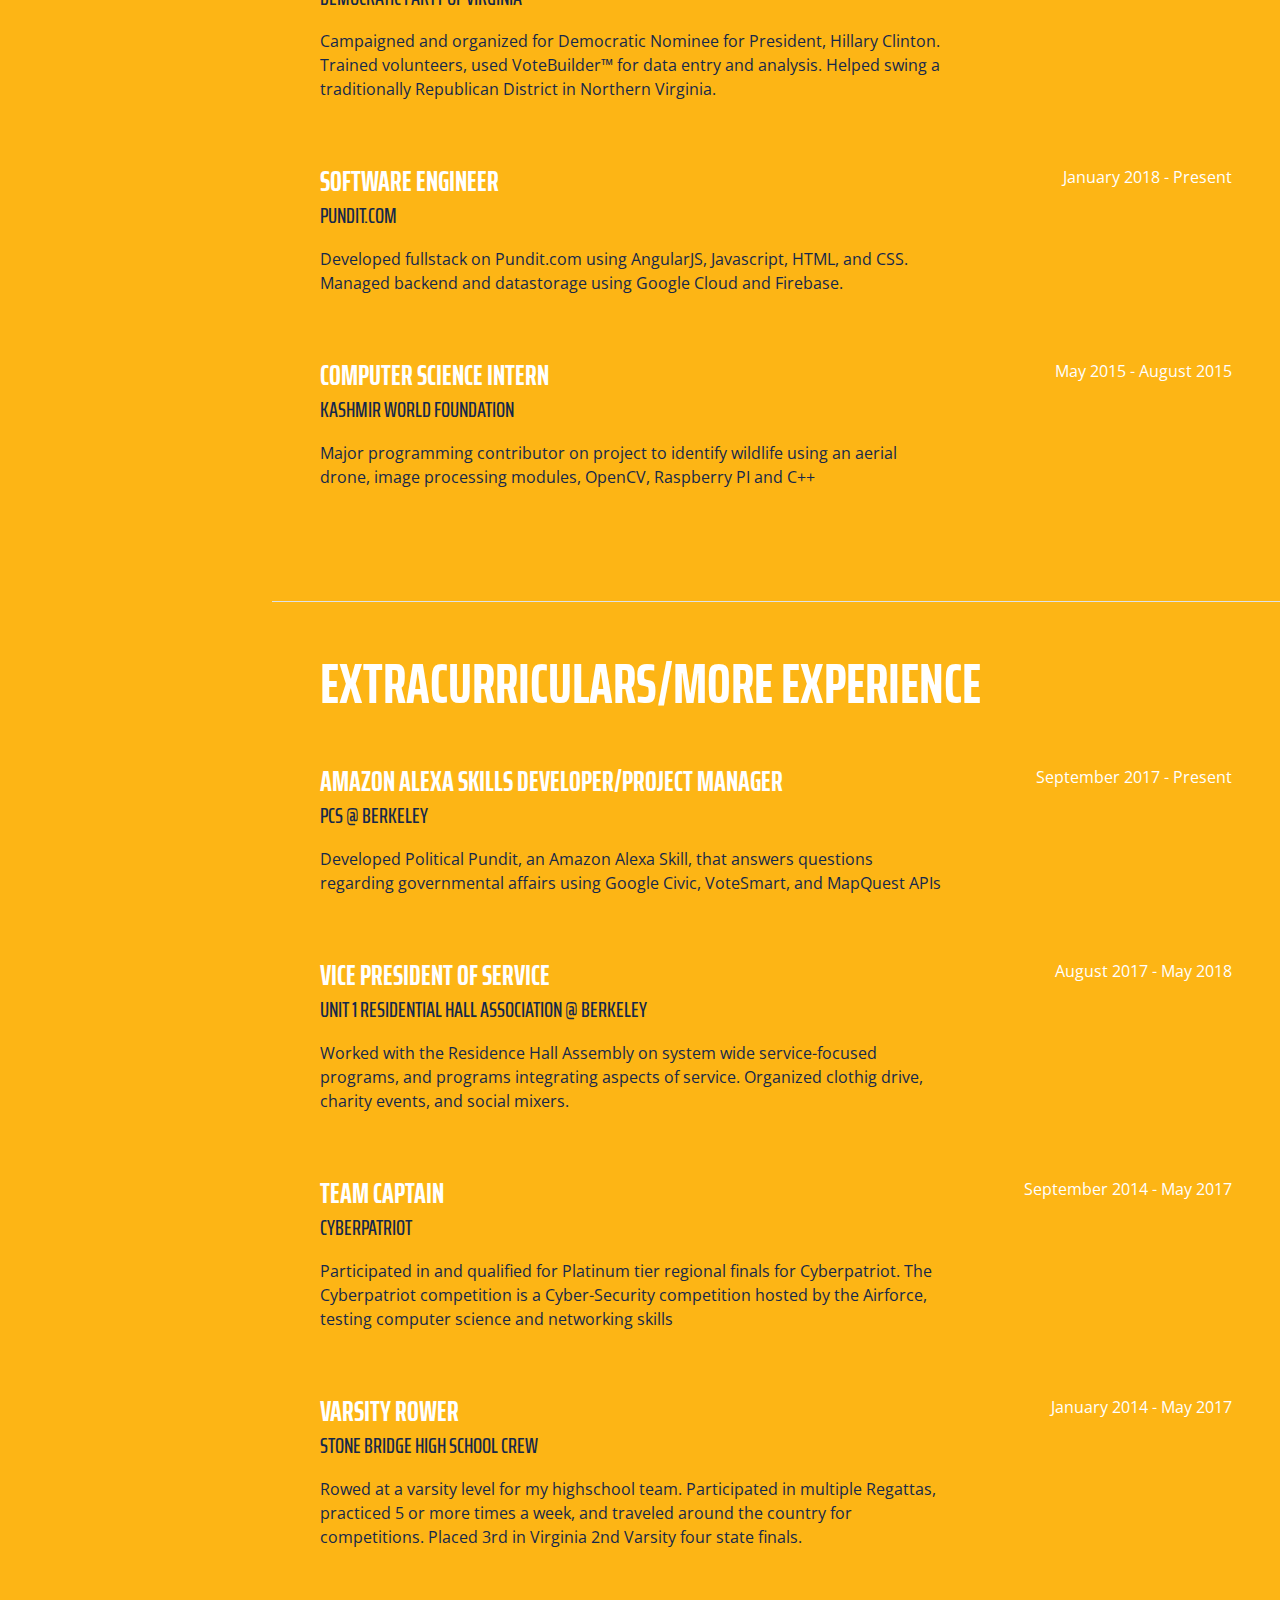
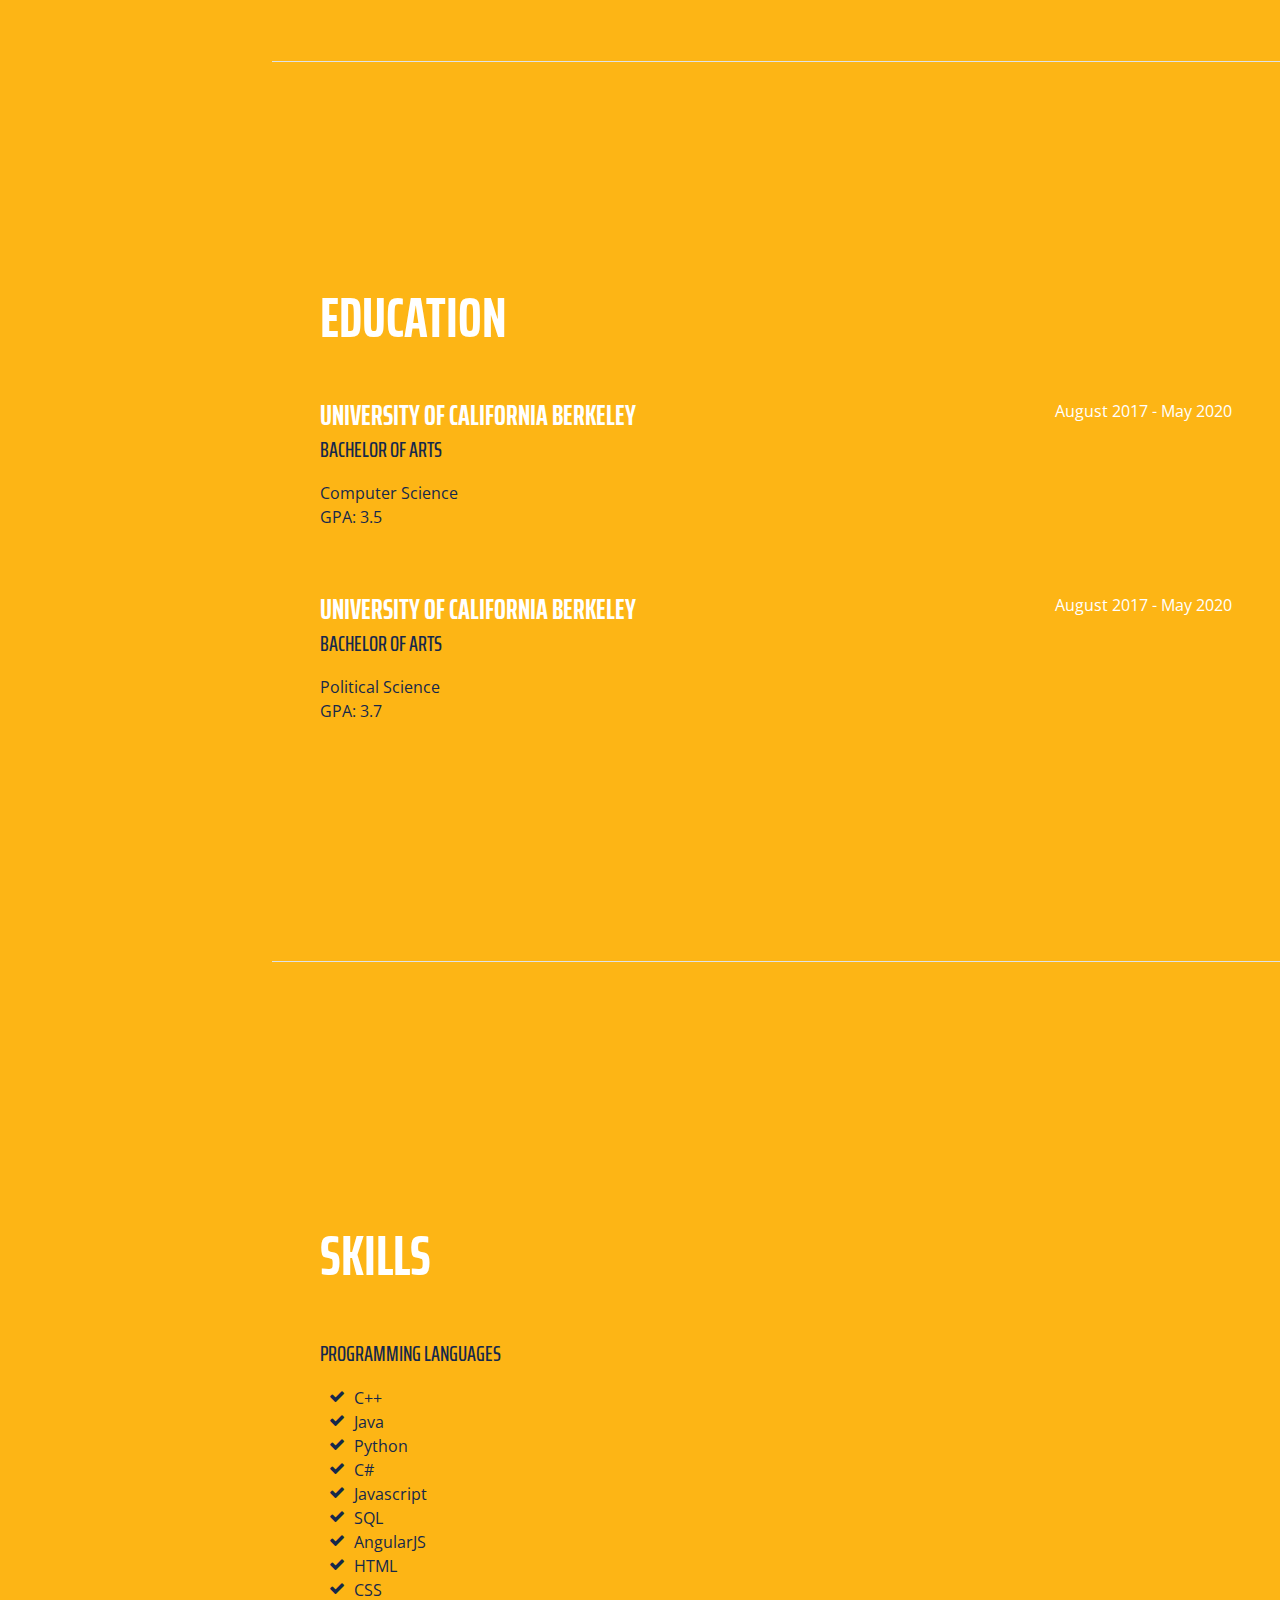
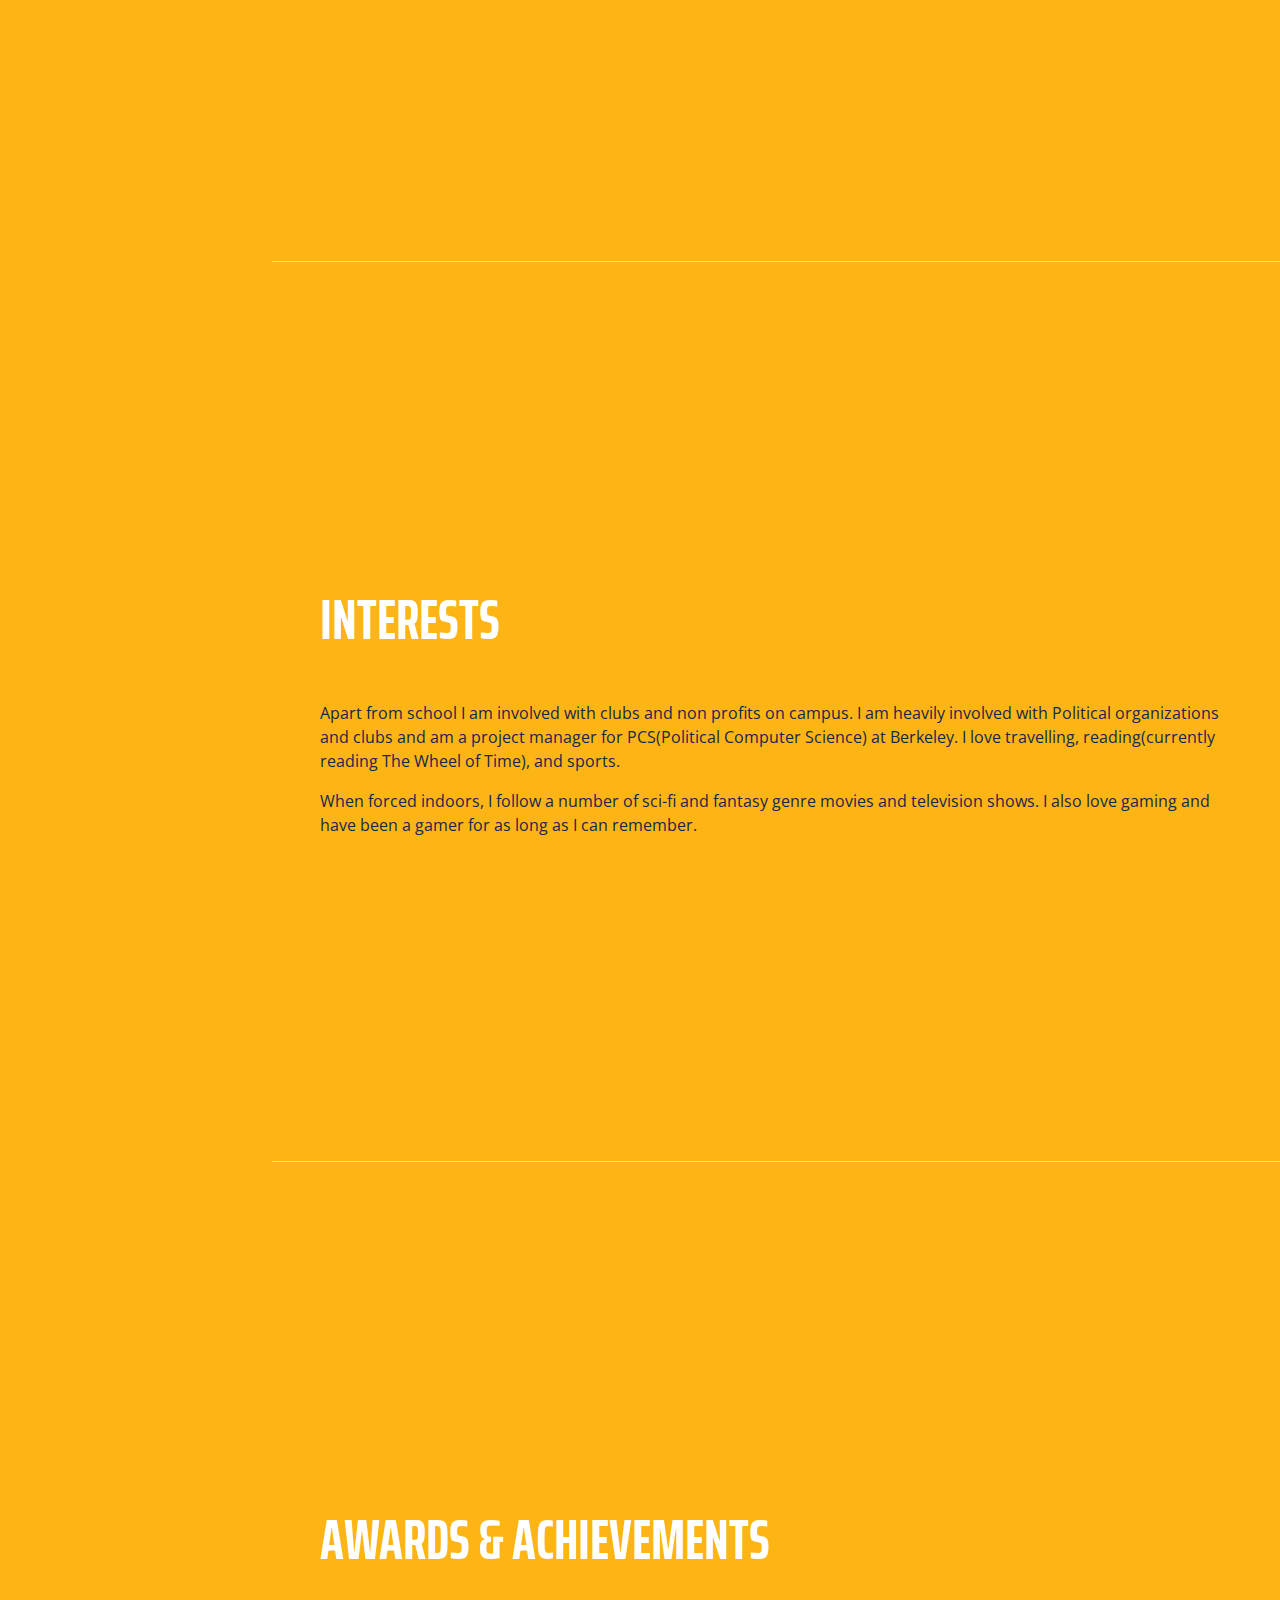
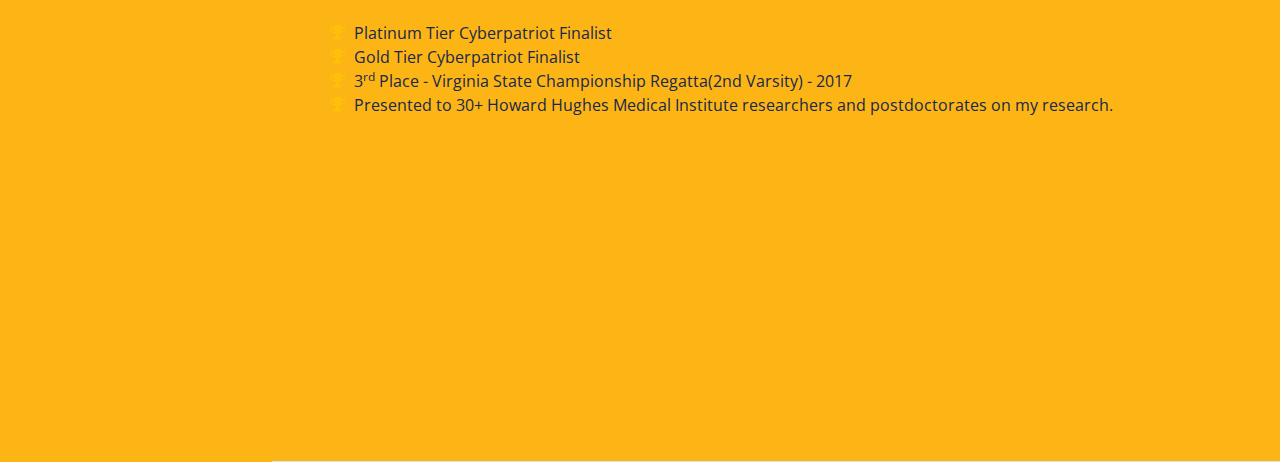
==== commit 09035b7e: "BRAH" ====
--- a/Resume/resumeIndex.html
+++ b/Resume/resumeIndex.html
@@ -47,6 +47,10 @@
           <li class="nav-item">
             <a class="nav-link js-scroll-trigger" href="#experience">Experience</a>
           </li>
+          <ul class="navbar-nav">
+          <li class="nav-item">
+            <a class="nav-link js-scroll-trigger" href="#extracurriculars">Extracurriculars/More Experience</a>
+          </li>
           <li class="nav-item">
             <a class="nav-link js-scroll-trigger" href="#education">Education</a>
           </li>
@@ -141,7 +145,7 @@
           <div class="resume-item d-flex flex-column flex-md-row mb-5">
             <div class="resume-content mr-auto">
               <h3 class="mb-0">Political Science Intern/Organizer</h3>
-              <div class="subheading mb-3">Hillary Clinton For America</div>
+              <div class="subheading mb-3">Democratic Party of Virginia</div>
               <p>Campaigned and organized for Democratic Nominee for President, Hillary Clinton. Trained volunteers, used VoteBuilder™ for data entry and analysis. Helped swing a traditionally Republican District in Northern Virginia. </p>
             </div>
             <div class="resume-date text-md-right">
@@ -162,7 +166,76 @@
 
         </div>
 
-      </section>
+       <div class="resume-item d-flex flex-column flex-md-row mb-5">
+            <div class="resume-content mr-auto">
+              <h3 class="mb-0">Computer Science Intern</h3>
+              <div class="subheading mb-3">Kashmir World Foundation</div>
+              <p>Major programming contributor on project to identify wildlife using an aerial drone, image processing modules, OpenCV, Raspberry PI and C++ 
+</p>
+            </div>
+            <div class="resume-date text-md-right">
+              <span class="text-primary">May 2015 - August 2015</span>
+            </div>
+          </div>
+
+
+      </section>
+
+      <section class="resume-section p-3 p-lg-5 d-flex flex-column" id="extracurriculars">
+        <div class="my-auto">
+          <h2 class="mb-5">Extracurriculars/More Experience</h2>
+
+          <div class="resume-item d-flex flex-column flex-md-row mb-5">
+            <div class="resume-content mr-auto">
+              <h3 class="mb-0">Amazon Alexa Skills Developer/Project Manager</h3>
+              <div class="subheading mb-3">PCS @ Berkeley</div>
+              <p>Developed Political Pundit, an Amazon Alexa Skill, that answers questions regarding governmental affairs using Google Civic, VoteSmart, and MapQuest APIs</p>
+            </div>
+            <div class="resume-date text-md-right">
+              <span class="text-primary">September 2017 - Present</span>
+            </div>
+          </div>
+
+          <div class="resume-item d-flex flex-column flex-md-row mb-5">
+            <div class="resume-content mr-auto">
+              <h3 class="mb-0">Vice President of Service</h3>
+              <div class="subheading mb-3">Unit 1 Residential Hall Association @ Berkeley</div>
+              <p>Worked with the Residence Hall Assembly on system wide service-focused programs, and programs integrating aspects of service. Organized clothig drive, charity events, and social mixers.
+</p>
+            </div>
+            <div class="resume-date text-md-right">
+              <span class="text-primary">August 2017 - May 2018</span>
+            </div>
+          </div>
+
+
+          <div class="resume-item d-flex flex-column flex-md-row mb-5">
+            <div class="resume-content mr-auto">
+              <h3 class="mb-0">Team Captain</h3>
+              <div class="subheading mb-3">Cyberpatriot</div>
+              <p>Participated in and qualified for Platinum tier regional finals for Cyberpatriot. The Cyberpatriot competition is a Cyber-Security competition hosted by the Airforce, testing computer science and networking skills</p>
+            </div>
+            <div class="resume-date text-md-right">
+              <span class="text-primary">September 2014 - May 2017</span>
+            </div>
+          </div>
+
+          <div class="resume-item d-flex flex-column flex-md-row mb-5">
+            <div class="resume-content mr-auto">
+              <h3 class="mb-0">Varsity Rower</h3>
+              <div class="subheading mb-3">Stone Bridge High School Crew</div>
+              <p>Rowed at a varsity level for my highschool team. Participated in multiple Regattas, practiced 5 or more times a week, and traveled around the country for competitions. Placed 3rd in Virginia 2nd Varsity four state finals.</p>
+            </div>
+            <div class="resume-date text-md-right">
+              <span class="text-primary">January 2014 - May 2017</span>
+            </div>
+          </div>
+
+        </div>
+
+      </section>
+
+
 
       <section class="resume-section p-3 p-lg-5 d-flex flex-column" id="education">
         <div class="my-auto">
